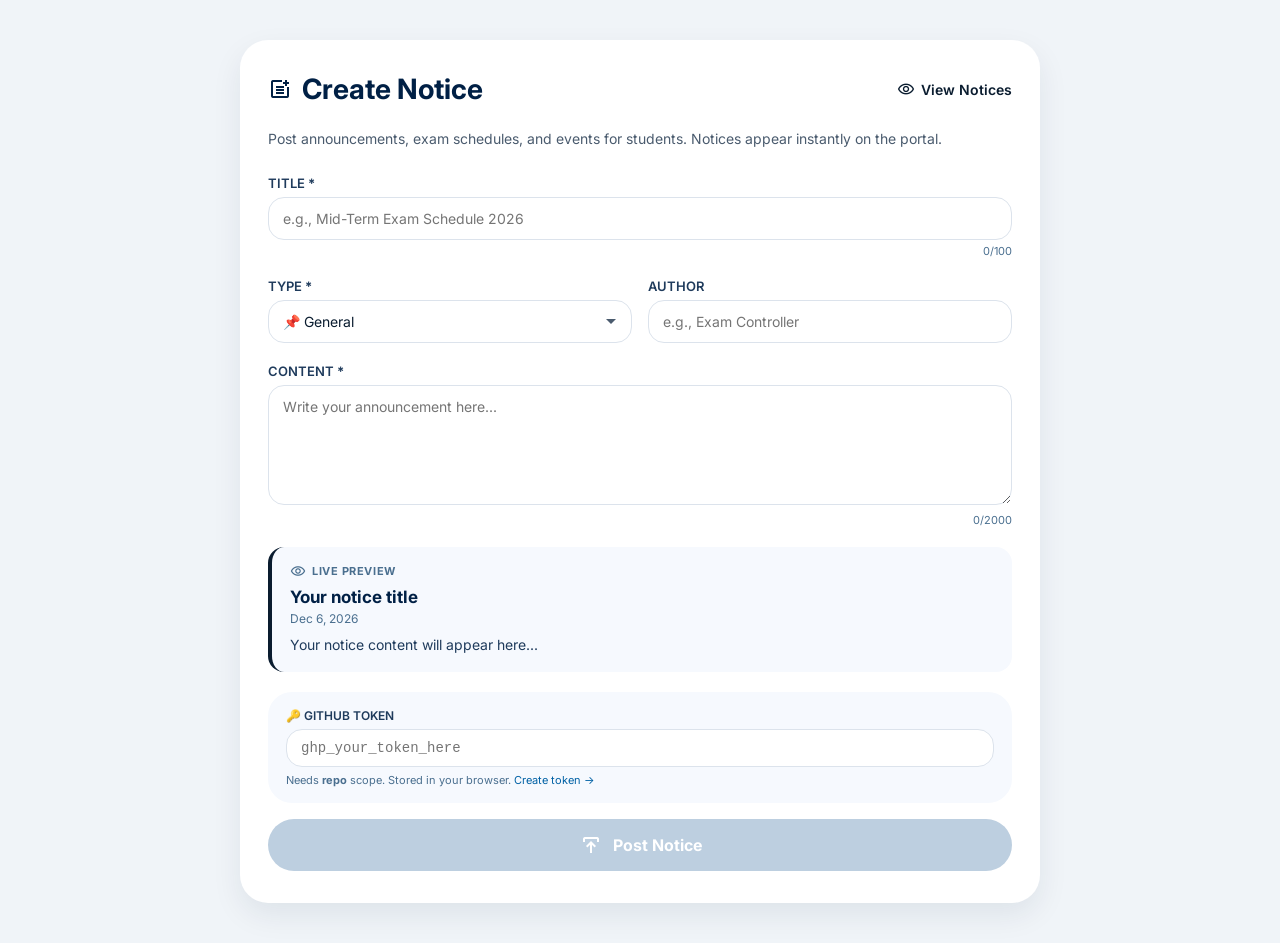
==== admin-notices.html @ 54da31a0 "Add files via upload" ====
<!DOCTYPE html>
<html lang="en">
<head>
  <meta charset="UTF-8" />
  <meta name="viewport" content="width=device-width, initial-scale=1.0" />
  <title>Admin — Create Notice</title>
  <link rel="preconnect" href="https://fonts.googleapis.com" />
  <link rel="preconnect" href="https://fonts.gstatic.com" crossorigin />
  <link href="https://fonts.googleapis.com/css2?family=Inter:opsz,wght@14..32,400;14..32,500;14..32,600;14..32,700;14..32,800&display=swap" rel="stylesheet" />
  <link href="https://fonts.googleapis.com/css2?family=Material+Symbols+Outlined:opsz,wght,FILL,GRAD@20..48,100..700,0..1,-50..200" rel="stylesheet" />
  <style>
    * { margin: 0; padding: 0; box-sizing: border-box; }
    body {
      background: #f0f4f8;
      font-family: 'Inter', sans-serif;
      padding: 40px 20px;
      color: #0a1c2f;
      min-height: 100vh;
      display: flex;
      align-items: center;
      justify-content: center;
    }
    .container { max-width: 800px; width: 100%; }
    .card {
      background: #fff;
      border-radius: 28px;
      padding: 32px 28px;
      box-shadow: 0 12px 30px rgba(0,32,69,0.08);
    }
    .header {
      display: flex;
      align-items: center;
      justify-content: space-between;
      margin-bottom: 24px;
      flex-wrap: wrap;
      gap: 12px;
    }
    .header h1 {
      font-size: 28px;
      color: #002045;
      display: flex;
      align-items: center;
      gap: 10px;
    }
    .header a {
      color: var(--secondary);
      font-size: 14px;
      font-weight: 600;
      text-decoration: none;
      display: flex;
      align-items: center;
      gap: 6px;
    }
    .header a:hover { text-decoration: underline; }

    .subhead { color: #4a5b6e; margin-bottom: 28px; font-size: 14px; }

    .form-group { margin-bottom: 20px; }
    label {
      display: block;
      font-weight: 600;
      font-size: 13px;
      text-transform: uppercase;
      color: #1f3b5c;
      margin-bottom: 6px;
    }
    label .required {
      color: var(--error);
      font-weight: 700;
    }
    input, select, textarea {
      width: 100%;
      padding: 12px 14px;
      font-family: 'Inter', sans-serif;
      font-size: 14px;
      border: 1.5px solid #dce3ec;
      border-radius: 16px;
      transition: 0.2s;
      background: #fff;
      color: #0a1c2f;
    }
    input:focus, select:focus, textarea:focus {
      outline: none;
      border-color: #0061a5;
      box-shadow: 0 0 0 3px rgba(0,97,165,0.15);
    }
    textarea { min-height: 120px; resize: vertical; }
    select { cursor: pointer; appearance: none; background-image: url("data:image/svg+xml,%3Csvg xmlns='http://www.w3.org/2000/svg' width='12' height='12' viewBox='0 0 12 12'%3E%3Cpath fill='%234a5b6e' d='M6 8L1 3h10z'/%3E%3C/svg%3E"); background-repeat: no-repeat; background-position: right 14px center; padding-right: 40px; }

    .form-row {
      display: grid;
      grid-template-columns: 1fr 1fr;
      gap: 16px;
    }

    .token-section {
      background: #f6f9fe;
      border-radius: 24px;
      padding: 16px 18px;
      margin: 20px 0 16px;
    }
    .token-section label {
      font-size: 12px;
      text-transform: uppercase;
      color: #1f3b5c;
    }
    .token-hint {
      font-size: 11px;
      color: #4a6f8f;
      margin-top: 6px;
    }
    .token-hint a { color: #0061a5; text-decoration: none; }
    .token-hint a:hover { text-decoration: underline; }

    .btn-submit {
      width: 100%;
      padding: 14px;
      background: #0061a5;
      color: #fff;
      border: none;
      border-radius: 44px;
      font-size: 16px;
      font-weight: 700;
      cursor: pointer;
      transition: 0.2s;
      display: flex;
      align-items: center;
      justify-content: center;
      gap: 10px;
      font-family: inherit;
    }
    .btn-submit:hover { background: #004b82; transform: scale(0.98); }
    .btn-submit:disabled { background: #bdcfe0; cursor: not-allowed; transform: none; }

    .status-msg {
      margin-top: 16px;
      padding: 12px 16px;
      border-radius: 40px;
      font-size: 13px;
      font-weight: 500;
      display: none;
    }
    .status-msg.success { background: #e0f2e9; color: #146b3a; display: block; }
    .status-msg.error { background: #fee9e6; color: #b13e2d; display: block; }
    .status-msg.info { background: #e3f2fd; color: #0d47a1; display: block; }

    .preview-notice {
      background: #f6f9fe;
      border-radius: 16px;
      padding: 16px 18px;
      margin-top: 20px;
      border-left: 4px solid #0061a5;
      transition: border-color 0.3s;
    }
    .preview-notice.preview-important { border-left-color: var(--error); }
    .preview-notice.preview-exam { border-left-color: #ff9800; }
    .preview-notice.preview-event { border-left-color: #4caf50; }
    .preview-notice.preview-general { border-left-color: var(--secondary); }

    .preview-notice .preview-label {
      font-size: 11px;
      text-transform: uppercase;
      font-weight: 700;
      color: #4a6f8f;
      letter-spacing: 0.05em;
      margin-bottom: 8px;
      display: flex;
      align-items: center;
      gap: 6px;
    }
    .preview-notice .preview-title {
      font-weight: 700;
      font-size: 17px;
      color: #002045;
    }
    .preview-notice .preview-meta {
      font-size: 12px;
      color: #4a6f8f;
      margin: 4px 0 8px;
    }
    .preview-notice .preview-content {
      font-size: 14px;
      color: #1f3b5c;
      line-height: 1.6;
      white-space: pre-wrap;
    }

    .char-count {
      font-size: 11px;
      color: #4a6f8f;
      text-align: right;
      margin-top: 4px;
    }
    .char-count.warning { color: #e65100; }
    .char-count.limit { color: var(--error); }

    @media (max-width: 600px) {
      body { padding: 20px 12px; }
      .card { padding: 20px 16px; }
      .form-row { grid-template-columns: 1fr; gap: 0; }
      .header h1 { font-size: 22px; }
    }
  </style>
</head>
<body>
<div class="container">
  <div class="card">
    <div class="header">
      <h1><span class="material-symbols-outlined">post_add</span> Create Notice</h1>
      <a href="notices.html">
        <span class="material-symbols-outlined" style="font-size:18px;">visibility</span>
        View Notices
      </a>
    </div>
    <p class="subhead">Post announcements, exam schedules, and events for students. Notices appear instantly on the portal.</p>

    <form id="notice-form" novalidate>
      <div class="form-group">
        <label>Title <span class="required">*</span></label>
        <input type="text" id="notice-title" placeholder="e.g., Mid-Term Exam Schedule 2026" maxlength="100" required />
        <div class="char-count" id="title-count">0/100</div>
      </div>

      <div class="form-row">
        <div class="form-group">
          <label>Type <span class="required">*</span></label>
          <select id="notice-type" required>
            <option value="general">📌 General</option>
            <option value="important">⚠️ Important</option>
            <option value="exam">📝 Exam</option>
            <option value="event">🎉 Event</option>
          </select>
        </div>
        <div class="form-group">
          <label>Author</label>
          <input type="text" id="notice-author" placeholder="e.g., Exam Controller" maxlength="50" />
        </div>
      </div>

      <div class="form-group">
        <label>Content <span class="required">*</span></label>
        <textarea id="notice-content" placeholder="Write your announcement here..." maxlength="2000" required></textarea>
        <div class="char-count" id="content-count">0/2000</div>
      </div>
    </form>

    <!-- Live Preview -->
    <div class="preview-notice preview-general" id="preview-notice">
      <div class="preview-label">
        <span class="material-symbols-outlined" style="font-size:16px;">visibility</span>
        Live Preview
      </div>
      <div class="preview-title" id="preview-title">Your notice title</div>
      <div class="preview-meta" id="preview-meta">Today · General</div>
      <div class="preview-content" id="preview-content">Your notice content will appear here...</div>
    </div>

    <div class="token-section">
      <label>🔑 GitHub Token</label>
      <input type="password" id="github-token" placeholder="ghp_your_token_here" style="font-family:monospace;width:100%;padding:10px 14px;border:1.5px solid #dce3ec;border-radius:16px;font-size:14px;" />
      <div class="token-hint">Needs <strong>repo</strong> scope. Stored in your browser. <a href="https://github.com/settings/tokens" target="_blank">Create token →</a></div>
    </div>

    <button class="btn-submit" id="submit-btn" disabled>
      <span class="material-symbols-outlined">publish</span> Post Notice
    </button>

    <div class="status-msg" id="status-msg"></div>
  </div>
</div>

<script>
  // ============================================================
  // CONFIGURATION - YOUR GITHUB INFO
  // ============================================================
  const GITHUB_USER = 'M0NETIZE101';
  const GITHUB_REPO = 'TUBCA';
  const BRANCH = 'main';

  // DOM Elements
  const titleInput = document.getElementById('notice-title');
  const typeSelect = document.getElementById('notice-type');
  const authorInput = document.getElementById('notice-author');
  const contentInput = document.getElementById('notice-content');
  const tokenInput = document.getElementById('github-token');
  const submitBtn = document.getElementById('submit-btn');
  const statusMsg = document.getElementById('status-msg');
  const previewNotice = document.getElementById('preview-notice');
  const previewTitle = document.getElementById('preview-title');
  const previewMeta = document.getElementById('preview-meta');
  const previewContent = document.getElementById('preview-content');
  const titleCount = document.getElementById('title-count');
  const contentCount = document.getElementById('content-count');

  // Load saved token
  const savedToken = localStorage.getItem('bcagithub_notice_token');
  if (savedToken) tokenInput.value = savedToken;
  tokenInput.addEventListener('input', () => {
    if (tokenInput.value) localStorage.setItem('bcagithub_notice_token', tokenInput.value);
    else localStorage.removeItem('bcagithub_notice_token');
    checkSubmit();
  });

  function checkSubmit() {
    const title = titleInput.value.trim();
    const content = contentInput.value.trim();
    const token = tokenInput.value.trim();
    submitBtn.disabled = !(title && content && token.length > 20);
  }

  // Character counters
  titleInput.addEventListener('input', () => {
    const len = titleInput.value.length;
    titleCount.textContent = `${len}/100`;
    titleCount.className = 'char-count' + (len > 80 ? ' warning' : '') + (len >= 100 ? ' limit' : '');
    updatePreview();
  });

  contentInput.addEventListener('input', () => {
    const len = contentInput.value.length;
    contentCount.textContent = `${len}/2000`;
    contentCount.className = 'char-count' + (len > 1600 ? ' warning' : '') + (len >= 2000 ? ' limit' : '');
    updatePreview();
  });

  // Live preview
  function updatePreview() {
    const title = titleInput.value.trim() || 'Your notice title';
    const type = typeSelect.value;
    const author = authorInput.value.trim();
    const content = contentInput.value.trim() || 'Your notice content will appear here...';
    const date = new Date().toLocaleDateString('en-US', { month: 'short', day: 'numeric', year: 'numeric' });

    previewTitle.textContent = title;
    previewMeta.textContent = `${date} ${author ? '· ' + author : ''}`;
    previewContent.textContent = content;

    // Update preview border color based on type
    previewNotice.className = 'preview-notice preview-' + type;

    checkSubmit();
  }

  titleInput.addEventListener('input', updatePreview);
  typeSelect.addEventListener('change', updatePreview);
  authorInput.addEventListener('input', updatePreview);
  contentInput.addEventListener('input', updatePreview);
  updatePreview();

  // ============================================================
  // POST NOTICE TO GITHUB
  // ============================================================

  async function postNotice() {
    const title = titleInput.value.trim();
    const type = typeSelect.value;
    const author = authorInput.value.trim() || 'Admin';
    const content = contentInput.value.trim();
    const token = tokenInput.value.trim();

    if (!title || !content) {
      showStatus('⚠️ Please fill in all required fields', 'error');
      return;
    }
    if (!token || token.length < 20) {
      showStatus('🔑 Valid GitHub token required', 'error');
      return;
    }

    submitBtn.disabled = true;
    showStatus('📤 Posting notice...', 'info');

    try {
      // 1. Get current notices.json
      const url = `https://api.github.com/repos/${GITHUB_USER}/${GITHUB_REPO}/contents/notices.json`;
      let existingNotices = [];
      let sha = null;

      try {
        const getRes = await fetch(url, {
          headers: { 'Authorization': `token ${token}` }
        });
        if (getRes.ok) {
          const data = await getRes.json();
          sha = data.sha;
          existingNotices = JSON.parse(atob(data.content));
        }
      } catch (e) {
        // File doesn't exist yet - we'll create it
        console.log('Creating new notices.json');
      }

      // 2. Add new notice
      const newNotice = {
        id: Date.now(),
        title: title,
        type: type,
        author: author,
        content: content,
        date: new Date().toISOString()
      };

      existingNotices.push(newNotice);

      // 3. Upload updated notices.json
      const updatedContent = btoa(unescape(encodeURIComponent(JSON.stringify(existingNotices, null, 2))));
      const payload = {
        message: `Add notice: ${title}`,
        content: updatedContent,
        branch: BRANCH
      };
      if (sha) payload.sha = sha;

      const putRes = await fetch(url, {
        method: 'PUT',
        headers: {
          'Authorization': `token ${token}`,
          'Content-Type': 'application/json'
        },
        body: JSON.stringify(payload)
      });

      if (!putRes.ok) {
        const errData = await putRes.json();
        throw new Error(errData.message || 'Upload failed');
      }

      showStatus(`✅ Notice posted successfully! Site will update in 2-3 minutes.`, 'success');

      // Reset form
      titleInput.value = '';
      authorInput.value = '';
      contentInput.value = '';
      typeSelect.value = 'general';
      updatePreview();
      checkSubmit();

    } catch (err) {
      showStatus(`❌ Failed: ${err.message}`, 'error');
    }

    submitBtn.disabled = false;
  }

  function showStatus(msg, type) {
    statusMsg.textContent = msg;
    statusMsg.className = `status-msg ${type}`;
    statusMsg.style.display = 'block';
    // Auto-hide after 6 seconds
    clearTimeout(window.statusTimeout);
    window.statusTimeout = setTimeout(() => {
      statusMsg.style.display = 'none';
      statusMsg.className = 'status-msg';
    }, 6000);
  }

  submitBtn.addEventListener('click', postNotice);

  // Enter key support (Shift+Enter for new line in textarea)
  contentInput.addEventListener('keydown', function(e) {
    if (e.key === 'Enter' && !e.shiftKey) {
      e.preventDefault();
      if (!submitBtn.disabled) postNotice();
    }
  });

  // Keyboard shortcut: Ctrl+Enter to submit
  document.addEventListener('keydown', function(e) {
    if ((e.ctrlKey || e.metaKey) && e.key === 'Enter') {
      e.preventDefault();
      if (!submitBtn.disabled) postNotice();
    }
  });
</script>
</body>
</html>
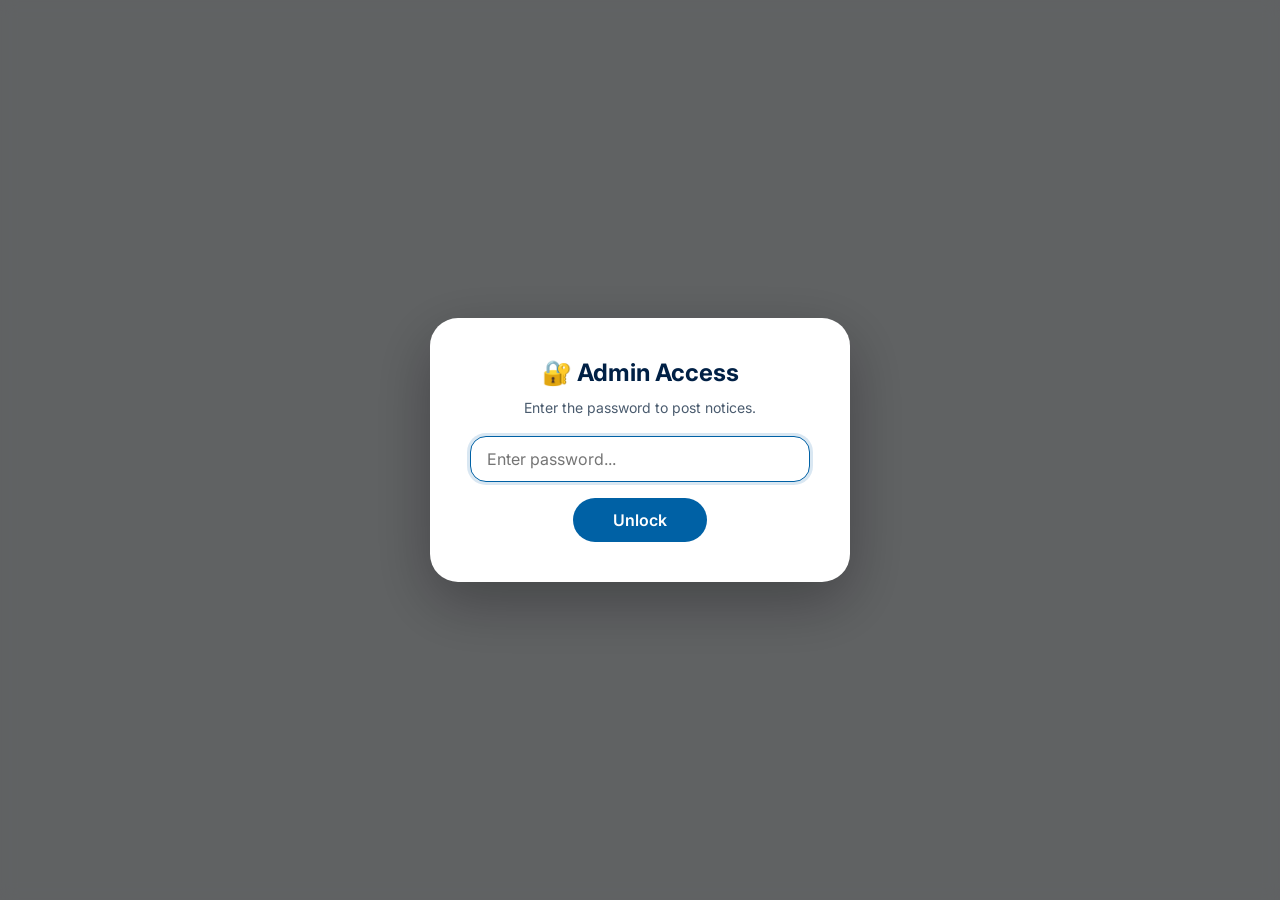
==== commit 519391be: "Add files via upload" ====
--- a/admin-notices.html
+++ b/admin-notices.html
@@ -42,7 +42,12 @@
       align-items: center;
       gap: 10px;
     }
-    .header a {
+    .header .nav-links {
+      display: flex;
+      gap: 16px;
+      align-items: center;
+    }
+    .header .nav-links a {
       color: var(--secondary);
       font-size: 14px;
       font-weight: 600;
@@ -51,7 +56,7 @@
       align-items: center;
       gap: 6px;
     }
-    .header a:hover { text-decoration: underline; }
+    .header .nav-links a:hover { text-decoration: underline; }
 
     .subhead { color: #4a5b6e; margin-bottom: 28px; font-size: 14px; }
 
@@ -64,10 +69,7 @@
       color: #1f3b5c;
       margin-bottom: 6px;
     }
-    label .required {
-      color: var(--error);
-      font-weight: 700;
-    }
+    label .required { color: var(--error); font-weight: 700; }
     input, select, textarea {
       width: 100%;
       padding: 12px 14px;
@@ -194,23 +196,83 @@
     .char-count.warning { color: #e65100; }
     .char-count.limit { color: var(--error); }
 
+    .password-overlay {
+      position: fixed; inset: 0; z-index: 999;
+      background: rgba(0,0,0,0.6);
+      backdrop-filter: blur(8px);
+      display: flex; align-items: center; justify-content: center;
+    }
+    .password-box {
+      background: white;
+      padding: 40px;
+      border-radius: 28px;
+      max-width: 420px;
+      width: 90%;
+      text-align: center;
+      box-shadow: 0 20px 60px rgba(0,0,0,0.3);
+    }
+    .password-box h2 { color: #002045; margin-bottom: 12px; }
+    .password-box p { color: #4a5b6e; margin-bottom: 20px; font-size: 14px; }
+    .password-box input {
+      width: 100%;
+      padding: 12px 16px;
+      border: 1.5px solid #dce3ec;
+      border-radius: 16px;
+      font-size: 16px;
+      font-family: 'Inter', sans-serif;
+    }
+    .password-box input:focus { outline: none; border-color: #0061a5; }
+    .password-box .error { color: #ba1a1a; font-size: 13px; margin-top: 10px; display: none; }
+    .password-box .btn-unlock {
+      margin-top: 16px;
+      padding: 12px 40px;
+      background: #0061a5;
+      color: white;
+      border: none;
+      border-radius: 44px;
+      font-size: 16px;
+      font-weight: 600;
+      cursor: pointer;
+      font-family: inherit;
+    }
+    .password-box .btn-unlock:hover { background: #004b82; }
+
     @media (max-width: 600px) {
       body { padding: 20px 12px; }
       .card { padding: 20px 16px; }
       .form-row { grid-template-columns: 1fr; gap: 0; }
       .header h1 { font-size: 22px; }
+      .header .nav-links { flex-wrap: wrap; }
     }
   </style>
 </head>
 <body>
-<div class="container">
+
+<!-- ── PASSWORD PROTECTION OVERLAY ── -->
+<div class="password-overlay" id="password-overlay">
+  <div class="password-box">
+    <h2>🔐 Admin Access</h2>
+    <p>Enter the password to post notices.</p>
+    <input type="password" id="admin-password" placeholder="Enter password..." autofocus />
+    <div class="error" id="password-error">Incorrect password. Try again.</div>
+    <button class="btn-unlock" id="unlock-btn">Unlock</button>
+  </div>
+</div>
+
+<div class="container" id="main-content" style="display:none;">
   <div class="card">
     <div class="header">
       <h1><span class="material-symbols-outlined">post_add</span> Create Notice</h1>
-      <a href="notices.html">
-        <span class="material-symbols-outlined" style="font-size:18px;">visibility</span>
-        View Notices
-      </a>
+      <div class="nav-links">
+        <a href="notices.html">
+          <span class="material-symbols-outlined" style="font-size:18px;">visibility</span>
+          View Notices
+        </a>
+        <a href="admin.html">
+          <span class="material-symbols-outlined" style="font-size:18px;">cloud_upload</span>
+          Upload PDFs
+        </a>
+      </div>
     </div>
     <p class="subhead">Post announcements, exam schedules, and events for students. Notices appear instantly on the portal.</p>
 
@@ -273,204 +335,225 @@
   // ============================================================
   // CONFIGURATION - YOUR GITHUB INFO
   // ============================================================
-  const GITHUB_USER = 'M0NETIZE101';
-  const GITHUB_REPO = 'TUBCA';
-  const BRANCH = 'main';
-
-  // DOM Elements
-  const titleInput = document.getElementById('notice-title');
-  const typeSelect = document.getElementById('notice-type');
-  const authorInput = document.getElementById('notice-author');
-  const contentInput = document.getElementById('notice-content');
-  const tokenInput = document.getElementById('github-token');
-  const submitBtn = document.getElementById('submit-btn');
-  const statusMsg = document.getElementById('status-msg');
-  const previewNotice = document.getElementById('preview-notice');
-  const previewTitle = document.getElementById('preview-title');
-  const previewMeta = document.getElementById('preview-meta');
-  const previewContent = document.getElementById('preview-content');
-  const titleCount = document.getElementById('title-count');
-  const contentCount = document.getElementById('content-count');
-
-  // Load saved token
-  const savedToken = localStorage.getItem('bcagithub_notice_token');
-  if (savedToken) tokenInput.value = savedToken;
-  tokenInput.addEventListener('input', () => {
-    if (tokenInput.value) localStorage.setItem('bcagithub_notice_token', tokenInput.value);
-    else localStorage.removeItem('bcagithub_notice_token');
-    checkSubmit();
-  });
-
-  function checkSubmit() {
-    const title = titleInput.value.trim();
-    const content = contentInput.value.trim();
-    const token = tokenInput.value.trim();
-    submitBtn.disabled = !(title && content && token.length > 20);
+  const CONFIG = {
+    GITHUB_USER: 'M0NETIZE101',
+    GITHUB_REPO: 'TUBCA',
+    BRANCH: 'main',
+    ADMIN_PASSWORD: 'bcadmin2026'  // ← CHANGE THIS!
+  };
+
+  // ── PASSWORD PROTECTION ──
+  const passwordOverlay = document.getElementById('password-overlay');
+  const mainContent = document.getElementById('main-content');
+  const passwordInput = document.getElementById('admin-password');
+  const unlockBtn = document.getElementById('unlock-btn');
+  const passwordError = document.getElementById('password-error');
+
+  function checkPassword() {
+    const entered = passwordInput.value.trim();
+    if (entered === CONFIG.ADMIN_PASSWORD) {
+      passwordOverlay.style.display = 'none';
+      mainContent.style.display = 'block';
+      initApp();
+    } else {
+      passwordError.style.display = 'block';
+      passwordInput.value = '';
+      passwordInput.focus();
+    }
   }
 
-  // Character counters
-  titleInput.addEventListener('input', () => {
-    const len = titleInput.value.length;
-    titleCount.textContent = `${len}/100`;
-    titleCount.className = 'char-count' + (len > 80 ? ' warning' : '') + (len >= 100 ? ' limit' : '');
+  passwordInput.addEventListener('keydown', (e) => { if (e.key === 'Enter') checkPassword(); });
+  unlockBtn.addEventListener('click', checkPassword);
+
+  // ── MAIN APP ──
+  function initApp() {
+    // DOM Elements
+    const titleInput = document.getElementById('notice-title');
+    const typeSelect = document.getElementById('notice-type');
+    const authorInput = document.getElementById('notice-author');
+    const contentInput = document.getElementById('notice-content');
+    const tokenInput = document.getElementById('github-token');
+    const submitBtn = document.getElementById('submit-btn');
+    const statusMsg = document.getElementById('status-msg');
+    const previewNotice = document.getElementById('preview-notice');
+    const previewTitle = document.getElementById('preview-title');
+    const previewMeta = document.getElementById('preview-meta');
+    const previewContent = document.getElementById('preview-content');
+    const titleCount = document.getElementById('title-count');
+    const contentCount = document.getElementById('content-count');
+
+    // Load saved token
+    const savedToken = localStorage.getItem('bcagithub_notice_token');
+    if (savedToken) tokenInput.value = savedToken;
+    tokenInput.addEventListener('input', () => {
+      if (tokenInput.value) localStorage.setItem('bcagithub_notice_token', tokenInput.value);
+      else localStorage.removeItem('bcagithub_notice_token');
+      checkSubmit();
+    });
+
+    function checkSubmit() {
+      const title = titleInput.value.trim();
+      const content = contentInput.value.trim();
+      const token = tokenInput.value.trim();
+      submitBtn.disabled = !(title && content && token.length > 20);
+    }
+
+    // Character counters
+    titleInput.addEventListener('input', () => {
+      const len = titleInput.value.length;
+      titleCount.textContent = `${len}/100`;
+      titleCount.className = 'char-count' + (len > 80 ? ' warning' : '') + (len >= 100 ? ' limit' : '');
+      updatePreview();
+    });
+
+    contentInput.addEventListener('input', () => {
+      const len = contentInput.value.length;
+      contentCount.textContent = `${len}/2000`;
+      contentCount.className = 'char-count' + (len > 1600 ? ' warning' : '') + (len >= 2000 ? ' limit' : '');
+      updatePreview();
+    });
+
+    // Live preview
+    function updatePreview() {
+      const title = titleInput.value.trim() || 'Your notice title';
+      const type = typeSelect.value;
+      const author = authorInput.value.trim();
+      const content = contentInput.value.trim() || 'Your notice content will appear here...';
+      const date = new Date().toLocaleDateString('en-US', { month: 'short', day: 'numeric', year: 'numeric' });
+
+      previewTitle.textContent = title;
+      previewMeta.textContent = `${date} ${author ? '· ' + author : ''}`;
+      previewContent.textContent = content;
+      previewNotice.className = 'preview-notice preview-' + type;
+      checkSubmit();
+    }
+
+    titleInput.addEventListener('input', updatePreview);
+    typeSelect.addEventListener('change', updatePreview);
+    authorInput.addEventListener('input', updatePreview);
+    contentInput.addEventListener('input', updatePreview);
     updatePreview();
-  });
-
-  contentInput.addEventListener('input', () => {
-    const len = contentInput.value.length;
-    contentCount.textContent = `${len}/2000`;
-    contentCount.className = 'char-count' + (len > 1600 ? ' warning' : '') + (len >= 2000 ? ' limit' : '');
-    updatePreview();
-  });
-
-  // Live preview
-  function updatePreview() {
-    const title = titleInput.value.trim() || 'Your notice title';
-    const type = typeSelect.value;
-    const author = authorInput.value.trim();
-    const content = contentInput.value.trim() || 'Your notice content will appear here...';
-    const date = new Date().toLocaleDateString('en-US', { month: 'short', day: 'numeric', year: 'numeric' });
-
-    previewTitle.textContent = title;
-    previewMeta.textContent = `${date} ${author ? '· ' + author : ''}`;
-    previewContent.textContent = content;
-
-    // Update preview border color based on type
-    previewNotice.className = 'preview-notice preview-' + type;
-
-    checkSubmit();
+
+    // ── FIXED: Safe base64 decode ──
+    function safeBase64Decode(encoded) {
+      const clean = encoded.replace(/\s/g, '');
+      return atob(clean);
+    }
+
+    // ── POST NOTICE ──
+    async function postNotice() {
+      const title = titleInput.value.trim();
+      const type = typeSelect.value;
+      const author = authorInput.value.trim() || 'Admin';
+      const content = contentInput.value.trim();
+      const token = tokenInput.value.trim();
+
+      if (!title || !content) {
+        showStatus('⚠️ Please fill in all required fields', 'error');
+        return;
+      }
+      if (!token || token.length < 20) {
+        showStatus('🔑 Valid GitHub token required', 'error');
+        return;
+      }
+
+      submitBtn.disabled = true;
+      showStatus('📤 Posting notice...', 'info');
+
+      try {
+        const url = `https://api.github.com/repos/${CONFIG.GITHUB_USER}/${CONFIG.GITHUB_REPO}/contents/notices.json`;
+        let existingNotices = [];
+        let sha = null;
+
+        try {
+          const getRes = await fetch(url, {
+            headers: { 'Authorization': `token ${token}` }
+          });
+          if (getRes.ok) {
+            const data = await getRes.json();
+            sha = data.sha;
+            existingNotices = JSON.parse(safeBase64Decode(data.content));
+          }
+        } catch (e) {
+          console.log('Creating new notices.json');
+        }
+
+        const newNotice = {
+          id: Date.now(),
+          title: title,
+          type: type,
+          author: author,
+          content: content,
+          date: new Date().toISOString()
+        };
+
+        existingNotices.push(newNotice);
+
+        const updatedContent = btoa(unescape(encodeURIComponent(JSON.stringify(existingNotices, null, 2))));
+        const payload = {
+          message: `Add notice: ${title}`,
+          content: updatedContent,
+          branch: CONFIG.BRANCH
+        };
+        if (sha) payload.sha = sha;
+
+        const putRes = await fetch(url, {
+          method: 'PUT',
+          headers: {
+            'Authorization': `token ${token}`,
+            'Content-Type': 'application/json'
+          },
+          body: JSON.stringify(payload)
+        });
+
+        if (!putRes.ok) {
+          const errData = await putRes.json();
+          throw new Error(errData.message || 'Upload failed');
+        }
+
+        showStatus(`✅ Notice posted successfully! Site will update in 2-3 minutes.`, 'success');
+
+        titleInput.value = '';
+        authorInput.value = '';
+        contentInput.value = '';
+        typeSelect.value = 'general';
+        updatePreview();
+        checkSubmit();
+
+      } catch (err) {
+        showStatus(`❌ Failed: ${err.message}`, 'error');
+      }
+
+      submitBtn.disabled = false;
+    }
+
+    function showStatus(msg, type) {
+      statusMsg.textContent = msg;
+      statusMsg.className = `status-msg ${type}`;
+      statusMsg.style.display = 'block';
+      clearTimeout(window.statusTimeout);
+      window.statusTimeout = setTimeout(() => {
+        statusMsg.style.display = 'none';
+        statusMsg.className = 'status-msg';
+      }, 6000);
+    }
+
+    submitBtn.addEventListener('click', postNotice);
+
+    contentInput.addEventListener('keydown', function(e) {
+      if (e.key === 'Enter' && !e.shiftKey) {
+        e.preventDefault();
+        if (!submitBtn.disabled) postNotice();
+      }
+    });
+
+    document.addEventListener('keydown', function(e) {
+      if ((e.ctrlKey || e.metaKey) && e.key === 'Enter') {
+        e.preventDefault();
+        if (!submitBtn.disabled) postNotice();
+      }
+    });
   }
-
-  titleInput.addEventListener('input', updatePreview);
-  typeSelect.addEventListener('change', updatePreview);
-  authorInput.addEventListener('input', updatePreview);
-  contentInput.addEventListener('input', updatePreview);
-  updatePreview();
-
-  // ============================================================
-  // POST NOTICE TO GITHUB
-  // ============================================================
-
-  async function postNotice() {
-    const title = titleInput.value.trim();
-    const type = typeSelect.value;
-    const author = authorInput.value.trim() || 'Admin';
-    const content = contentInput.value.trim();
-    const token = tokenInput.value.trim();
-
-    if (!title || !content) {
-      showStatus('⚠️ Please fill in all required fields', 'error');
-      return;
-    }
-    if (!token || token.length < 20) {
-      showStatus('🔑 Valid GitHub token required', 'error');
-      return;
-    }
-
-    submitBtn.disabled = true;
-    showStatus('📤 Posting notice...', 'info');
-
-    try {
-      // 1. Get current notices.json
-      const url = `https://api.github.com/repos/${GITHUB_USER}/${GITHUB_REPO}/contents/notices.json`;
-      let existingNotices = [];
-      let sha = null;
-
-      try {
-        const getRes = await fetch(url, {
-          headers: { 'Authorization': `token ${token}` }
-        });
-        if (getRes.ok) {
-          const data = await getRes.json();
-          sha = data.sha;
-          existingNotices = JSON.parse(atob(data.content));
-        }
-      } catch (e) {
-        // File doesn't exist yet - we'll create it
-        console.log('Creating new notices.json');
-      }
-
-      // 2. Add new notice
-      const newNotice = {
-        id: Date.now(),
-        title: title,
-        type: type,
-        author: author,
-        content: content,
-        date: new Date().toISOString()
-      };
-
-      existingNotices.push(newNotice);
-
-      // 3. Upload updated notices.json
-      const updatedContent = btoa(unescape(encodeURIComponent(JSON.stringify(existingNotices, null, 2))));
-      const payload = {
-        message: `Add notice: ${title}`,
-        content: updatedContent,
-        branch: BRANCH
-      };
-      if (sha) payload.sha = sha;
-
-      const putRes = await fetch(url, {
-        method: 'PUT',
-        headers: {
-          'Authorization': `token ${token}`,
-          'Content-Type': 'application/json'
-        },
-        body: JSON.stringify(payload)
-      });
-
-      if (!putRes.ok) {
-        const errData = await putRes.json();
-        throw new Error(errData.message || 'Upload failed');
-      }
-
-      showStatus(`✅ Notice posted successfully! Site will update in 2-3 minutes.`, 'success');
-
-      // Reset form
-      titleInput.value = '';
-      authorInput.value = '';
-      contentInput.value = '';
-      typeSelect.value = 'general';
-      updatePreview();
-      checkSubmit();
-
-    } catch (err) {
-      showStatus(`❌ Failed: ${err.message}`, 'error');
-    }
-
-    submitBtn.disabled = false;
-  }
-
-  function showStatus(msg, type) {
-    statusMsg.textContent = msg;
-    statusMsg.className = `status-msg ${type}`;
-    statusMsg.style.display = 'block';
-    // Auto-hide after 6 seconds
-    clearTimeout(window.statusTimeout);
-    window.statusTimeout = setTimeout(() => {
-      statusMsg.style.display = 'none';
-      statusMsg.className = 'status-msg';
-    }, 6000);
-  }
-
-  submitBtn.addEventListener('click', postNotice);
-
-  // Enter key support (Shift+Enter for new line in textarea)
-  contentInput.addEventListener('keydown', function(e) {
-    if (e.key === 'Enter' && !e.shiftKey) {
-      e.preventDefault();
-      if (!submitBtn.disabled) postNotice();
-    }
-  });
-
-  // Keyboard shortcut: Ctrl+Enter to submit
-  document.addEventListener('keydown', function(e) {
-    if ((e.ctrlKey || e.metaKey) && e.key === 'Enter') {
-      e.preventDefault();
-      if (!submitBtn.disabled) postNotice();
-    }
-  });
 </script>
 </body>
 </html>
